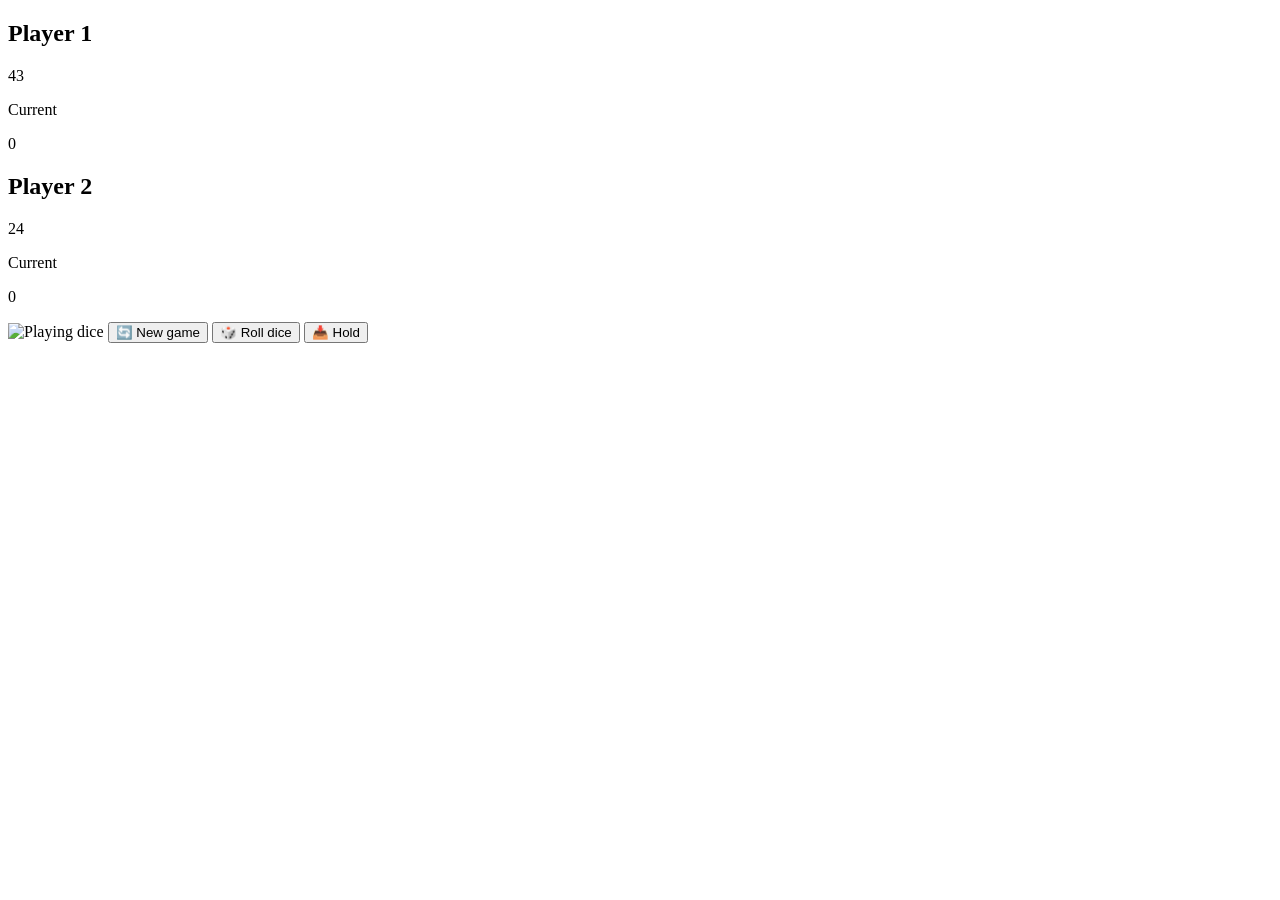
==== project#3/index.html @ 0170d616 "add index and style" ====
<!doctype html>
<html lang="en">
  <head>
    <meta charset="UTF-8" />
    <meta name="viewport" content="width=device-width, initial-scale=1.0" />
    <meta http-equiv="X-UA-Compatible" content="ie=edge" />
    <title>Pig Game</title>
    <link rel="stylesheet" href="assets/style.css" />
  </head>
  <body>
    <main>
      <section class="player player--0 player--active">
        <h2 class="name" id="name--0">Player 1</h2>
        <p class="score" id="score--0">43</p>
        <div class="current">
          <p class="current-label">Current</p>
          <p class="current-score" id="current--0">0</p>
        </div>
      </section>
      <section class="player player--1">
        <h2 class="name" id="name--1">Player 2</h2>
        <p class="score" id="score--1">24</p>
        <div class="current">
          <p class="current-label">Current</p>
          <p class="current-score" id="current--1">0</p>
        </div>
      </section>

      <img src="dice-5.png" alt="Playing dice" class="dice" />
      <button class="btn btn--new">🔄 New game</button>
      <button class="btn btn--roll">🎲 Roll dice</button>
      <button class="btn btn--hold">📥 Hold</button>
    </main>
    <script src="script.js"></script>
  </body>
</html>
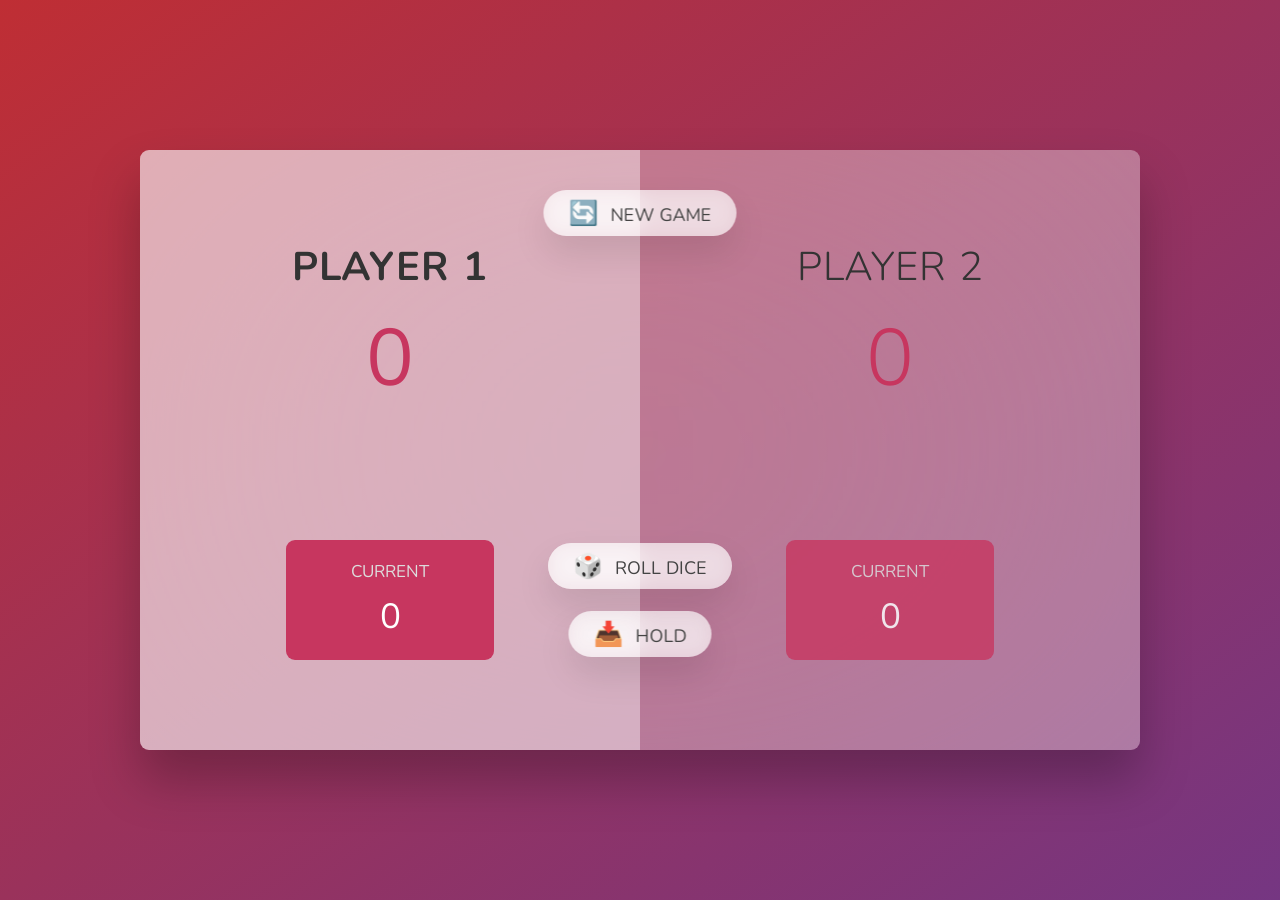
==== commit 59e36cdf: "Add starting the game structure with js" ====
--- a/project#3/index.html
+++ b/project#3/index.html
@@ -26,7 +26,7 @@
         </div>
       </section>
 
-      <img src="dice-5.png" alt="Playing dice" class="dice" />
+      <img src="assets/images/dice-5.png" alt="Playing dice" class="dice" />
       <button class="btn btn--new">🔄 New game</button>
       <button class="btn btn--roll">🎲 Roll dice</button>
       <button class="btn btn--hold">📥 Hold</button>
--- a/project#3/assets/style.css
+++ b/project#3/assets/style.css
@@ -0,0 +1,170 @@
+@import url('https://fonts.googleapis.com/css2?family=Nunito&display=swap');
+
+* {
+  margin: 0;
+  padding: 0;
+  box-sizing: inherit;
+}
+
+html {
+  font-size: 62.5%;
+  box-sizing: border-box;
+}
+
+body {
+  font-family: 'Nunito', sans-serif;
+  font-weight: 400;
+  height: 100vh;
+  color: #333;
+  background-image: linear-gradient(to top left, #753682 0%, #bf2e34 100%);
+  display: flex;
+  align-items: center;
+  justify-content: center;
+}
+
+/* LAYOUT */
+main {
+  position: relative;
+  width: 100rem;
+  height: 60rem;
+  background-color: rgba(255, 255, 255, 0.35);
+  backdrop-filter: blur(200px);
+  filter: blur();
+  box-shadow: 0 3rem 5rem rgba(0, 0, 0, 0.25);
+  border-radius: 9px;
+  overflow: hidden;
+  display: flex;
+}
+
+.player {
+  flex: 50%;
+  padding: 9rem;
+  display: flex;
+  flex-direction: column;
+  align-items: center;
+  transition: all 0.75s;
+}
+
+/* ELEMENTS */
+.name {
+  position: relative;
+  font-size: 4rem;
+  text-transform: uppercase;
+  letter-spacing: 1px;
+  word-spacing: 2px;
+  font-weight: 300;
+  margin-bottom: 1rem;
+}
+
+.score {
+  font-size: 8rem;
+  font-weight: 300;
+  color: #c7365f;
+  margin-bottom: auto;
+}
+
+.player--active {
+  background-color: rgba(255, 255, 255, 0.4);
+}
+.player--active .name {
+  font-weight: 700;
+}
+.player--active .score {
+  font-weight: 400;
+}
+
+.player--active .current {
+  opacity: 1;
+}
+
+.current {
+  background-color: #c7365f;
+  opacity: 0.8;
+  border-radius: 9px;
+  color: #fff;
+  width: 65%;
+  padding: 2rem;
+  text-align: center;
+  transition: all 0.75s;
+}
+
+.current-label {
+  text-transform: uppercase;
+  margin-bottom: 1rem;
+  font-size: 1.7rem;
+  color: #ddd;
+}
+
+.current-score {
+  font-size: 3.5rem;
+}
+
+/* ABSOLUTE POSITIONED ELEMENTS */
+.btn {
+  position: absolute;
+  left: 50%;
+  transform: translateX(-50%);
+  color: #444;
+  background: none;
+  border: none;
+  font-family: inherit;
+  font-size: 1.8rem;
+  text-transform: uppercase;
+  cursor: pointer;
+  font-weight: 400;
+  transition: all 0.2s;
+
+  background-color: white;
+  background-color: rgba(255, 255, 255, 0.6);
+  backdrop-filter: blur(10px);
+
+  padding: 0.7rem 2.5rem;
+  border-radius: 50rem;
+  box-shadow: 0 1.75rem 3.5rem rgba(0, 0, 0, 0.1);
+}
+
+.btn::first-letter {
+  font-size: 2.4rem;
+  display: inline-block;
+  margin-right: 0.7rem;
+}
+
+.btn--new {
+  top: 4rem;
+}
+.btn--roll {
+  top: 39.3rem;
+}
+.btn--hold {
+  top: 46.1rem;
+}
+
+.btn:active {
+  transform: translate(-50%, 3px);
+  box-shadow: 0 1rem 2rem rgba(0, 0, 0, 0.15);
+}
+
+.btn:focus {
+  outline: none;
+}
+
+.dice {
+  position: absolute;
+  left: 50%;
+  top: 16.5rem;
+  transform: translateX(-50%);
+  height: 10rem;
+  box-shadow: 0 2rem 5rem rgba(0, 0, 0, 0.2);
+}
+
+.player--winner {
+  background-color: #2f2f2f;
+}
+
+.player--winner .name {
+  font-weight: 700;
+  color: #c7365f;
+}
+.hidden {
+  display: none;
+}
